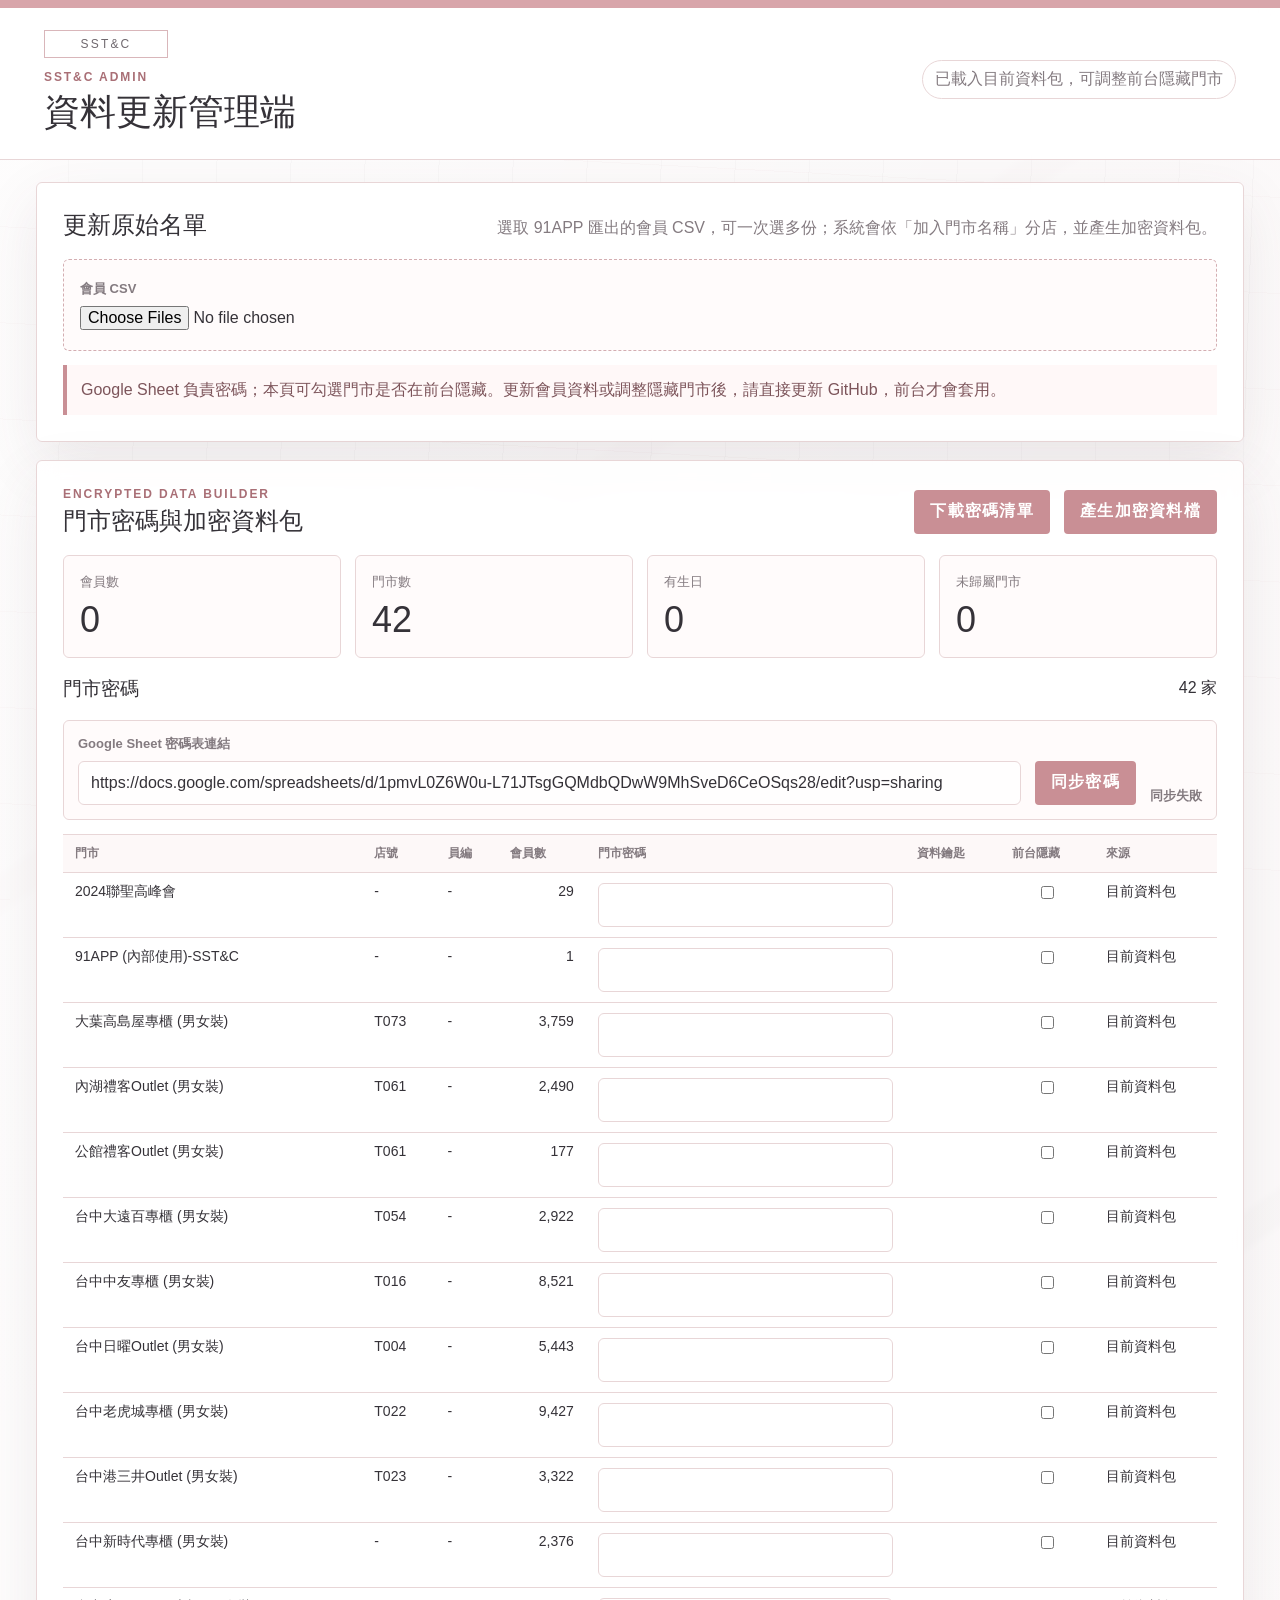
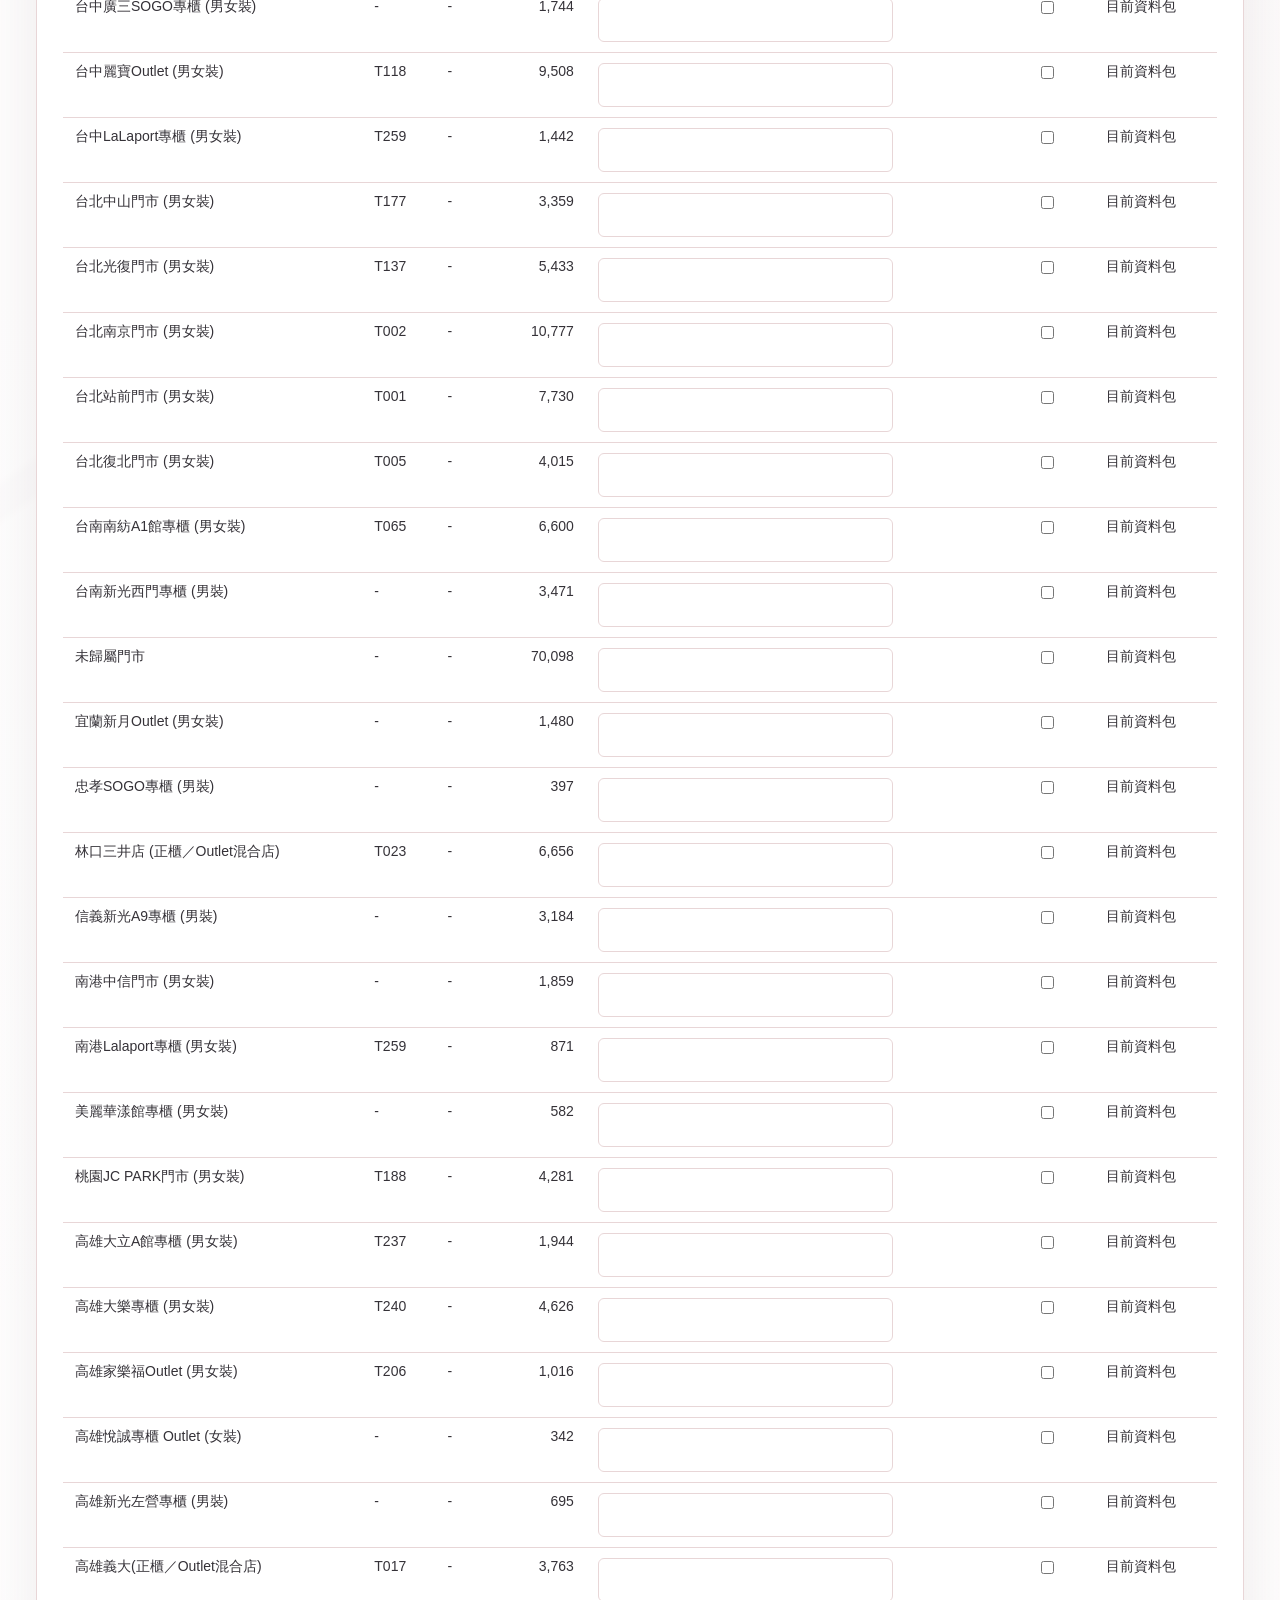
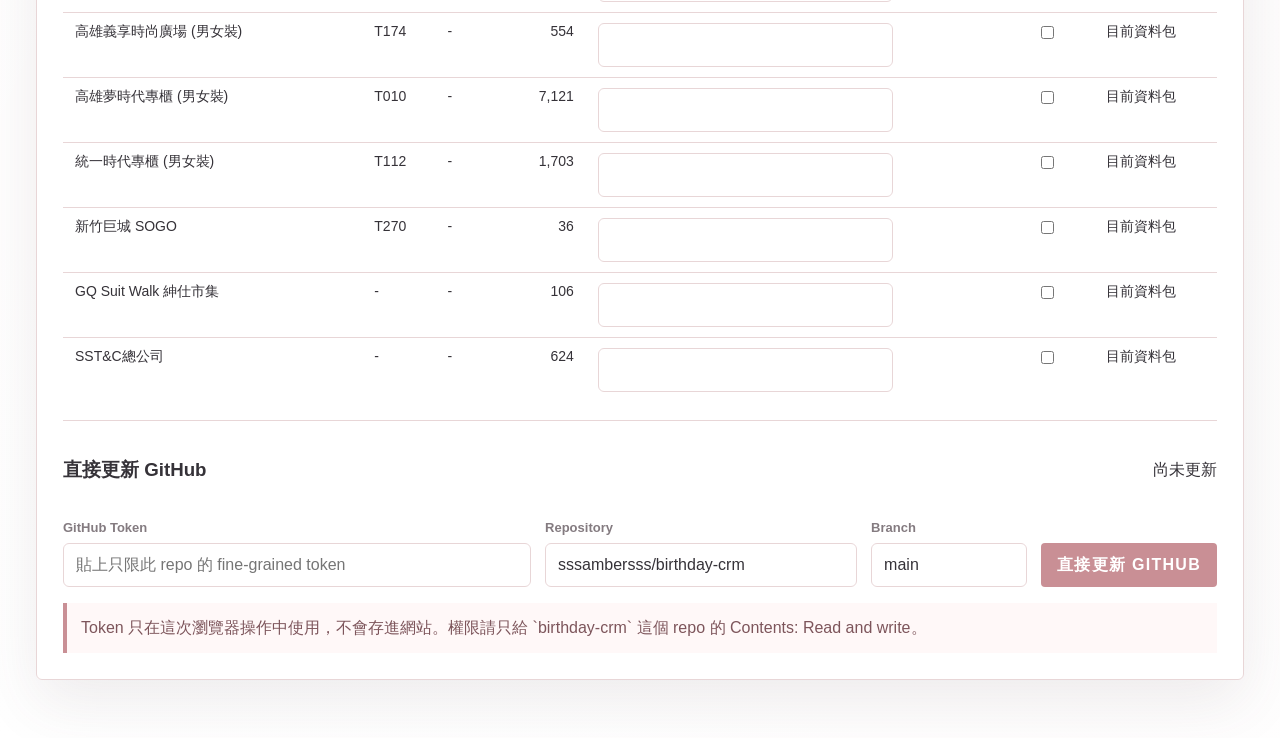
==== admin.html @ 84374669 "Add store search and admin hide controls" ====
<!DOCTYPE html>
<html lang="zh-Hant">
<head>
  <meta charset="UTF-8">
  <meta name="viewport" content="width=device-width, initial-scale=1.0">
  <title>SST&C 生日會員經營系統｜管理端</title>
  <link rel="stylesheet" href="styles.css">
</head>
<body>
  <header class="topbar">
    <div class="brand-lockup">
      <a class="brand-plaque" href="index.html">SST&C</a>
      <p class="eyebrow">SST&C Admin</p>
      <h1>資料更新管理端</h1>
    </div>
    <div class="status-pill" id="dataStatus">尚未匯入資料</div>
  </header>

  <main class="shell">
    <section class="import-band" aria-label="資料匯入">
      <div class="section-title">
        <h2>更新原始名單</h2>
        <p>選取 91APP 匯出的會員 CSV，可一次選多份；系統會依「加入門市名稱」分店，並產生加密資料包。</p>
      </div>
      <div class="import-grid">
        <label class="file-tile">
          <span>會員 CSV</span>
          <input id="memberFiles" type="file" accept=".csv" multiple>
        </label>
      </div>
      <div class="notice">
        Google Sheet 負責密碼；本頁可勾選門市是否在前台隱藏。更新會員資料或調整隱藏門市後，請直接更新 GitHub，前台才會套用。
      </div>
    </section>

    <section id="adminPanel" class="dashboard hidden">
      <div class="dashboard-head">
        <div>
          <p class="eyebrow">Encrypted Data Builder</p>
          <h2>門市密碼與加密資料包</h2>
        </div>
        <div class="admin-actions">
          <button id="downloadPasswordsBtn" type="button">下載密碼清單</button>
          <button id="generateBtn" type="button">產生加密資料檔</button>
        </div>
      </div>

      <div class="metric-grid">
        <div class="metric">
          <span>會員數</span>
          <strong id="metricMembers">0</strong>
        </div>
        <div class="metric">
          <span>門市數</span>
          <strong id="metricStores">0</strong>
        </div>
        <div class="metric">
          <span>有生日</span>
          <strong id="metricBirthdays">0</strong>
        </div>
        <div class="metric">
          <span>未歸屬門市</span>
          <strong id="metricNoStore">0</strong>
        </div>
      </div>

      <section class="birthday-board">
        <div class="board-head">
          <h3>門市密碼</h3>
          <span id="storeCountText">0 家</span>
        </div>
        <div class="sheet-sync">
          <label>
            <span>Google Sheet 密碼表連結</span>
            <input id="sheetUrl" type="text" value="https://docs.google.com/spreadsheets/d/1pmvL0Z6W0u-L71JTsgGQMdbQDwW9MhSveD6CeOSqs28/edit?usp=sharing">
          </label>
          <button id="syncSheetBtn" type="button">同步密碼</button>
          <span id="sheetStatus">尚未同步</span>
        </div>
        <div class="table-wrap">
          <table class="password-table">
            <thead>
              <tr>
                <th>門市</th>
                <th>店號</th>
                <th>員編</th>
                <th>會員數</th>
                <th>門市密碼</th>
                <th>資料鑰匙</th>
                <th>前台隱藏</th>
                <th>來源</th>
              </tr>
            </thead>
            <tbody id="passwordRows"></tbody>
          </table>
        </div>
      </section>

      <section class="github-panel">
        <div class="board-head">
          <h3>直接更新 GitHub</h3>
          <span id="githubStatus">尚未更新</span>
        </div>
        <div class="github-grid">
          <label>
            <span>GitHub Token</span>
            <input id="githubToken" type="password" placeholder="貼上只限此 repo 的 fine-grained token">
          </label>
          <label>
            <span>Repository</span>
            <input id="githubRepo" type="text" value="sssambersss/birthday-crm">
          </label>
          <label>
            <span>Branch</span>
            <input id="githubBranch" type="text" value="main">
          </label>
          <button id="uploadGithubBtn" type="button">直接更新 GitHub</button>
        </div>
        <div class="notice compact">
          Token 只在這次瀏覽器操作中使用，不會存進網站。權限請只給 `birthday-crm` 這個 repo 的 Contents: Read and write。
        </div>
      </section>
    </section>
  </main>

  <script src="shared.js"></script>
  <script src="config.js"></script>
  <script src="store-password-rules.js"></script>
  <script src="data/encrypted-data.js"></script>
  <script src="admin.js"></script>
</body>
</html>
---- styles.css ----
:root {
  color-scheme: light;
  --ink: #353238;
  --muted: #847b80;
  --line: #e8d6d7;
  --soft: #fbf6f6;
  --paper: #ffffff;
  --brand: #c98f95;
  --brand-strong: #a96f76;
  --accent: #7e7a80;
  --danger: #b91c1c;
  --shadow: 0 22px 60px rgba(91, 69, 76, 0.1);
}

* {
  box-sizing: border-box;
}

body {
  margin: 0;
  min-height: 100vh;
  background:
    linear-gradient(115deg, rgba(255,255,255,0.88), rgba(255,255,255,0.62)),
    linear-gradient(145deg, transparent 0 18%, rgba(211, 179, 184, 0.18) 18.2% 18.8%, transparent 19% 43%, rgba(160, 155, 161, 0.12) 43.2% 43.8%, transparent 44%),
    linear-gradient(30deg, #fff 0%, #fbf7f7 44%, #f0e6e7 100%);
  color: var(--ink);
  font-family: "Noto Sans TC", "Microsoft JhengHei", Arial, sans-serif;
}

body::before {
  content: "";
  position: fixed;
  inset: 0;
  pointer-events: none;
  background-image:
    repeating-linear-gradient(92deg, rgba(122, 113, 120, 0.035) 0 1px, transparent 1px 74px),
    repeating-linear-gradient(3deg, rgba(201, 143, 149, 0.035) 0 1px, transparent 1px 96px);
  opacity: 0.9;
}

button,
input,
select {
  font: inherit;
}

.topbar {
  display: flex;
  align-items: center;
  justify-content: space-between;
  gap: 16px;
  padding: 22px clamp(16px, 4vw, 44px);
  background: rgba(255, 255, 255, 0.9);
  border-bottom: 1px solid var(--line);
  position: sticky;
  top: 0;
  z-index: 5;
  backdrop-filter: blur(14px);
}

.topbar::before {
  content: "";
  position: absolute;
  left: 0;
  top: 0;
  width: 100%;
  height: 8px;
  background: #d8a5aa;
}

.brand-lockup {
  position: relative;
  padding-top: 8px;
}

.brand-plaque {
  display: inline-flex;
  align-items: center;
  justify-content: center;
  min-width: 124px;
  min-height: 28px;
  border: 1px solid #d9b6ba;
  color: #6f686e;
  background: rgba(255, 255, 255, 0.74);
  font-size: 12px;
  letter-spacing: 0.18em;
  margin-bottom: 12px;
  text-decoration: none;
}

.brand-plaque:hover {
  border-color: var(--brand);
  color: var(--brand-strong);
}

.topbar h1,
.section-title h2,
.dashboard-head h2,
.chart-panel h3,
.birthday-board h3 {
  margin: 0;
  letter-spacing: 0;
}

.topbar h1 {
  font-size: clamp(25px, 3vw, 36px);
  font-weight: 500;
}

.eyebrow {
  margin: 0 0 4px;
  color: var(--brand-strong);
  font-size: 12px;
  font-weight: 700;
  letter-spacing: 0.16em;
  text-transform: uppercase;
}

.status-pill {
  border: 1px solid var(--line);
  border-radius: 999px;
  padding: 8px 12px;
  color: var(--muted);
  background: rgba(255, 255, 255, 0.74);
  white-space: nowrap;
}

.shell {
  width: min(1440px, 100%);
  margin: 0 auto;
  padding: 22px clamp(14px, 4vw, 36px) 40px;
}

.import-band,
.login-panel,
.dashboard {
  background: rgba(255, 255, 255, 0.88);
  border: 1px solid var(--line);
  border-radius: 6px;
  box-shadow: var(--shadow);
  margin-bottom: 18px;
  padding: clamp(16px, 3vw, 26px);
  backdrop-filter: blur(10px);
}

.section-title {
  display: flex;
  align-items: end;
  justify-content: space-between;
  gap: 18px;
  margin-bottom: 18px;
}

.section-title p {
  margin: 0;
  color: var(--muted);
  max-width: 760px;
  line-height: 1.6;
}

.section-title h2,
.dashboard-head h2,
.chart-panel h3,
.birthday-board h3 {
  font-weight: 500;
}

.import-grid,
.login-form,
.metric-grid,
.visual-grid,
.filter-strip,
.admin-actions,
.github-grid,
.sheet-sync {
  display: grid;
  gap: 14px;
}

.import-grid {
  grid-template-columns: minmax(0, 1fr);
}

.file-tile,
.login-form label,
.filter-strip label {
  display: grid;
  gap: 8px;
}

.file-tile {
  min-height: 92px;
  align-content: center;
  border: 1px dashed #d3aeb2;
  border-radius: 6px;
  background: rgba(255, 250, 250, 0.76);
  padding: 16px;
}

.file-tile span,
.login-form span,
.filter-strip span {
  color: var(--muted);
  font-size: 13px;
  font-weight: 700;
}

input[type="file"] {
  width: 100%;
}

.notice {
  margin-top: 14px;
  border-left: 4px solid var(--brand);
  background: #fff8f8;
  color: #7d555b;
  padding: 12px 14px;
  line-height: 1.6;
}

.login-form {
  grid-template-columns: minmax(190px, 0.8fr) minmax(240px, 1.2fr) minmax(180px, 0.8fr) auto;
  align-items: end;
}

.admin-actions {
  grid-auto-flow: column;
  grid-auto-columns: max-content;
}

.github-panel {
  border-top: 1px solid var(--line);
  margin-top: 18px;
  padding-top: 18px;
}

.github-grid {
  grid-template-columns: minmax(240px, 1.2fr) minmax(220px, 0.8fr) minmax(120px, 0.4fr) auto;
  align-items: end;
}

.sheet-sync {
  grid-template-columns: minmax(260px, 1fr) auto auto;
  align-items: end;
  border: 1px solid var(--line);
  border-radius: 6px;
  background: rgba(255, 250, 250, 0.78);
  margin-bottom: 14px;
  padding: 14px;
}

.sheet-sync label,
.github-grid label {
  display: grid;
  gap: 8px;
}

.sheet-sync span,
.github-grid span {
  color: var(--muted);
  font-size: 13px;
  font-weight: 700;
}

select,
input[type="password"],
input[type="search"],
input[type="text"],
.password-cell {
  width: 100%;
  border: 1px solid var(--line);
  border-radius: 6px;
  min-height: 44px;
  padding: 0 12px;
  background: rgba(255, 255, 255, 0.86);
  color: var(--ink);
}

.password-cell {
  font-family: Consolas, "Courier New", monospace;
  min-width: 220px;
}

.compact {
  margin-top: 16px;
}

button {
  min-height: 44px;
  border: 0;
  border-radius: 4px;
  padding: 0 16px;
  background: var(--brand);
  color: #fff;
  font-weight: 800;
  cursor: pointer;
  letter-spacing: 0.08em;
  text-transform: uppercase;
}

button:hover {
  background: var(--brand-strong);
}

button:disabled {
  cursor: not-allowed;
  background: #94a3b8;
}

.hidden {
  display: none !important;
}

.dashboard-head,
.board-head {
  display: flex;
  align-items: center;
  justify-content: space-between;
  gap: 14px;
  margin-bottom: 18px;
}

#logoutBtn,
#exportCsvBtn {
  background: #6d6870;
}

.metric-grid {
  grid-template-columns: repeat(4, minmax(0, 1fr));
  margin-bottom: 18px;
}

.metric {
  border: 1px solid var(--line);
  border-radius: 6px;
  padding: 16px;
  background: rgba(255, 250, 250, 0.78);
}

.metric span {
  color: var(--muted);
  font-size: 13px;
}

.metric strong {
  display: block;
  margin-top: 8px;
  font-size: clamp(24px, 3vw, 36px);
  font-weight: 500;
}

.visual-grid {
  grid-template-columns: repeat(2, minmax(0, 1fr));
  margin-bottom: 18px;
}

.chart-panel {
  border: 1px solid var(--line);
  border-radius: 6px;
  padding: 16px;
  overflow: hidden;
  background: rgba(255, 255, 255, 0.62);
}

.chart-panel canvas {
  width: 100%;
  height: 240px;
  display: block;
}

.filter-strip {
  grid-template-columns: minmax(140px, 0.7fr) minmax(140px, 0.7fr) minmax(220px, 1.4fr) auto;
  align-items: end;
  border-top: 1px solid var(--line);
  border-bottom: 1px solid var(--line);
  padding: 16px 0;
  margin-bottom: 16px;
}

.month-groups {
  display: grid;
  gap: 14px;
}

.month-section {
  border: 1px solid var(--line);
  border-radius: 6px;
  overflow: hidden;
  background: rgba(255, 255, 255, 0.74);
}

.month-title {
  display: flex;
  justify-content: space-between;
  gap: 12px;
  padding: 12px 14px;
  background: #fbf3f4;
  font-weight: 900;
}

.table-wrap {
  overflow-x: auto;
}

table {
  width: 100%;
  min-width: 920px;
  border-collapse: collapse;
}

th,
td {
  border-top: 1px solid var(--line);
  padding: 10px 12px;
  text-align: left;
  vertical-align: top;
  font-size: 14px;
}

th {
  background: #fdf8f8;
  color: var(--muted);
  font-size: 12px;
  white-space: nowrap;
}

td.money,
td.orders {
  text-align: right;
  white-space: nowrap;
}

.center-cell {
  text-align: center;
}

.level-badge {
  display: inline-flex;
  align-items: center;
  min-height: 26px;
  border-radius: 999px;
  padding: 0 10px;
  background: #f4e1e3;
  color: #8f5f66;
  font-weight: 800;
  white-space: nowrap;
}

.empty {
  color: var(--muted);
  padding: 18px 0;
}

@media (max-width: 980px) {
  .topbar,
  .section-title,
  .dashboard-head,
  .board-head {
    align-items: stretch;
    flex-direction: column;
  }

  .import-grid,
  .login-form,
  .metric-grid,
  .visual-grid,
  .filter-strip,
  .admin-actions,
  .github-grid,
  .sheet-sync {
    grid-template-columns: 1fr;
    grid-auto-flow: row;
  }

  .status-pill {
    width: fit-content;
  }

  .chart-panel canvas {
    height: 220px;
  }
}

@media (max-width: 620px) {
  .topbar {
    position: static;
  }

  .shell {
    padding-inline: 10px;
  }

  .import-band,
  .login-panel,
  .dashboard {
    padding: 14px;
  }

  table {
    min-width: 760px;
  }

  th,
  td {
    padding: 9px 10px;
  }
}
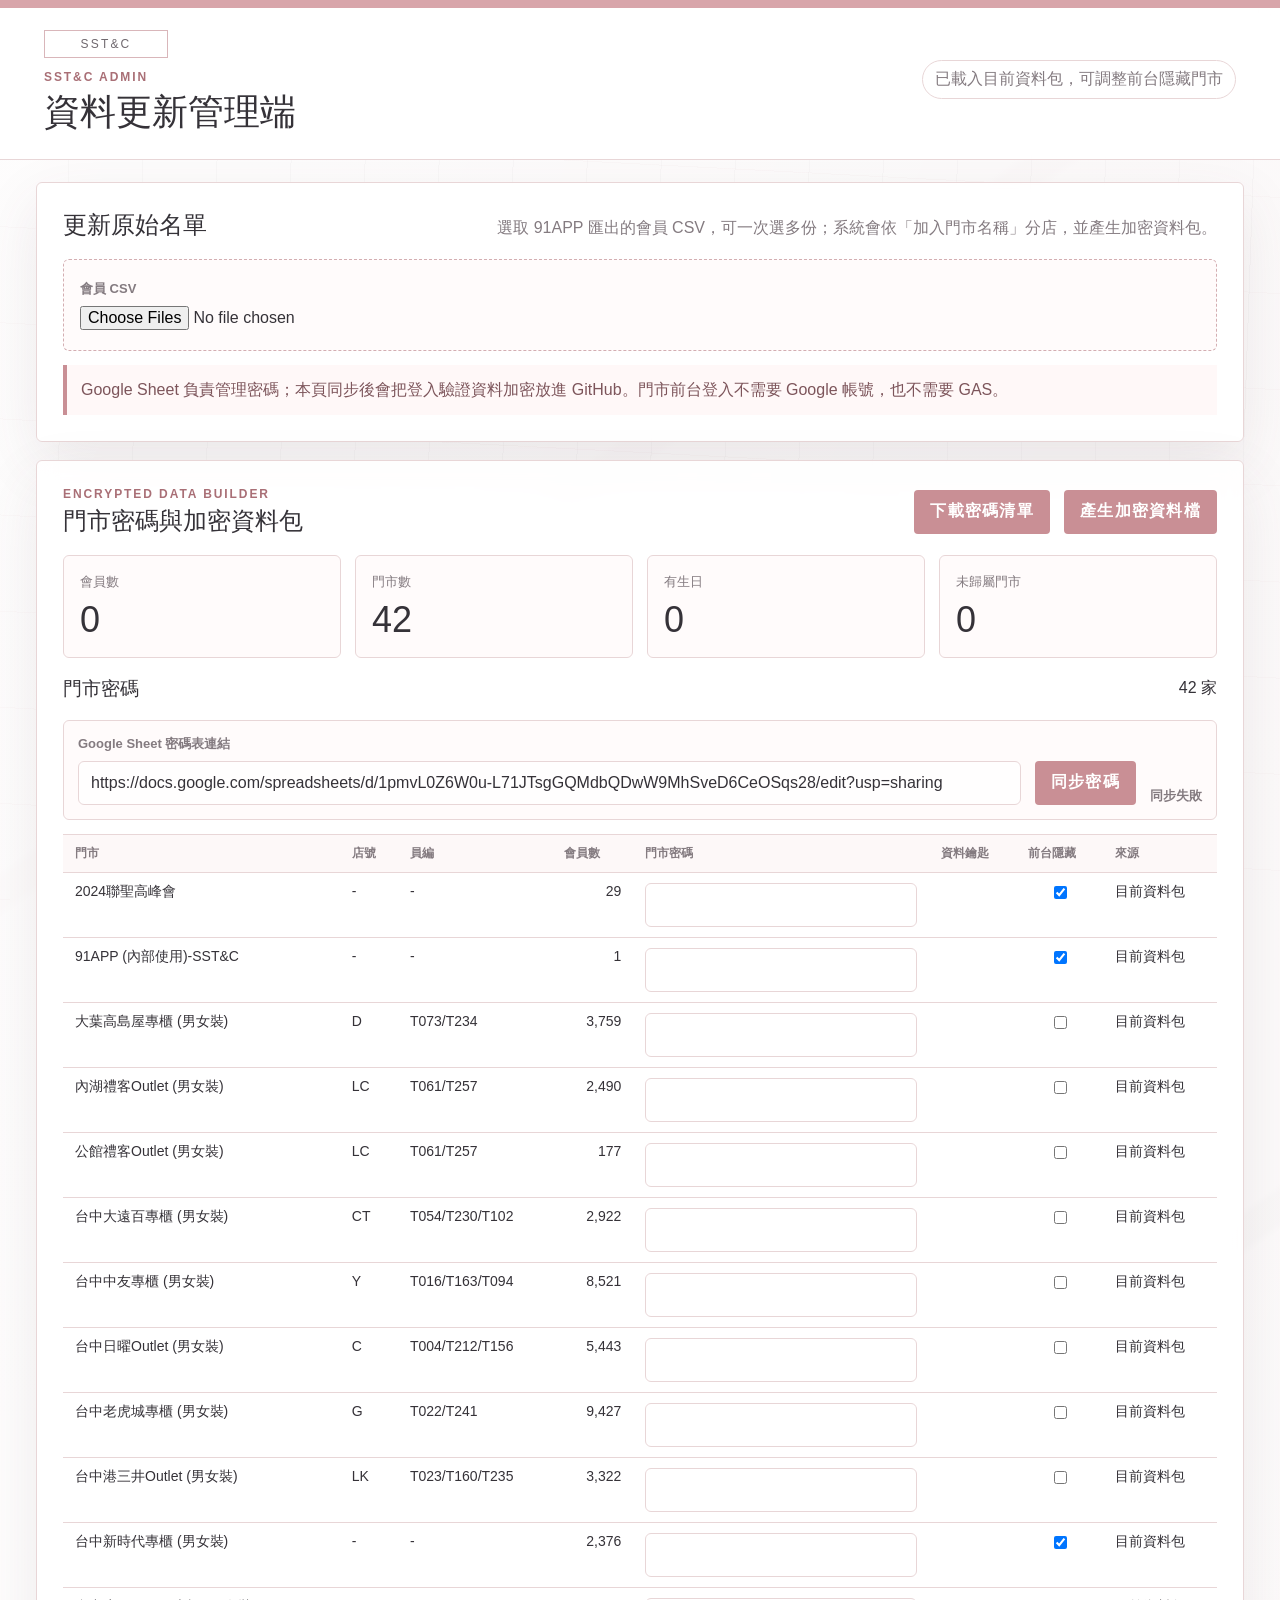
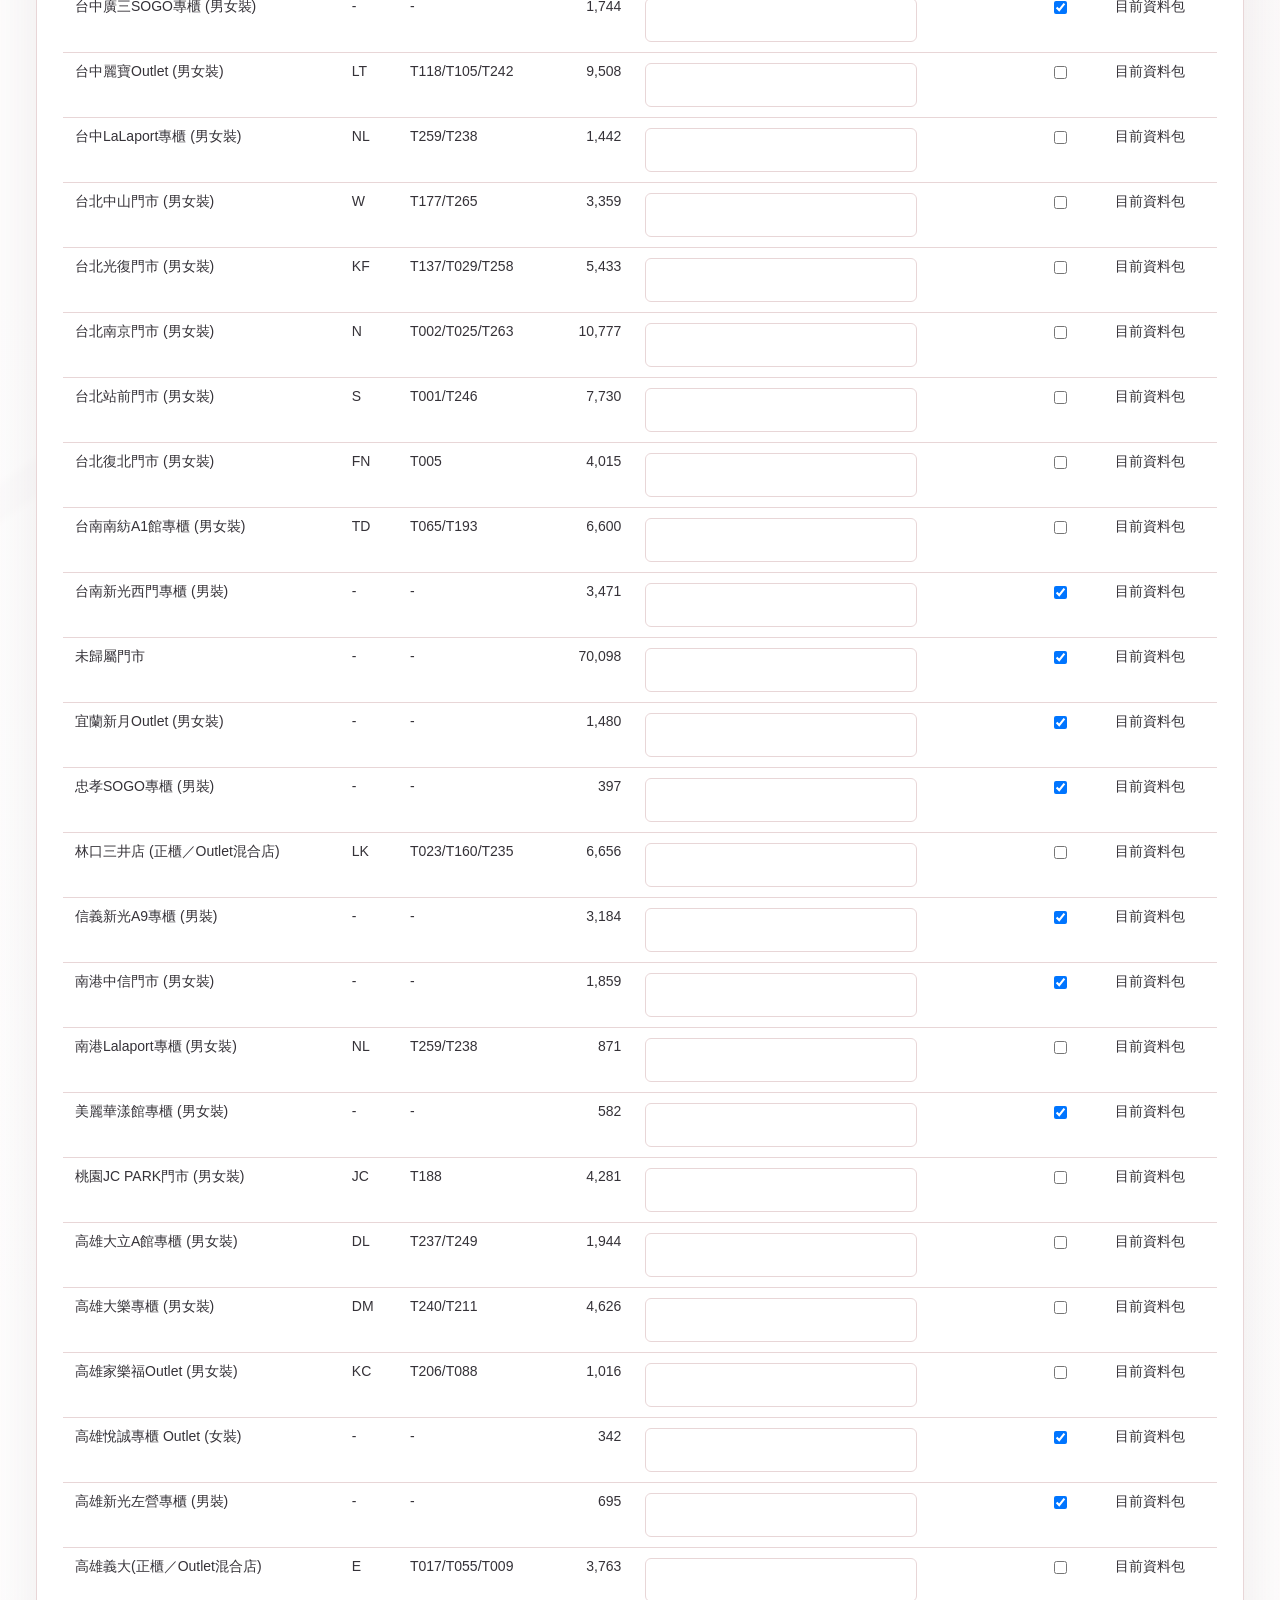
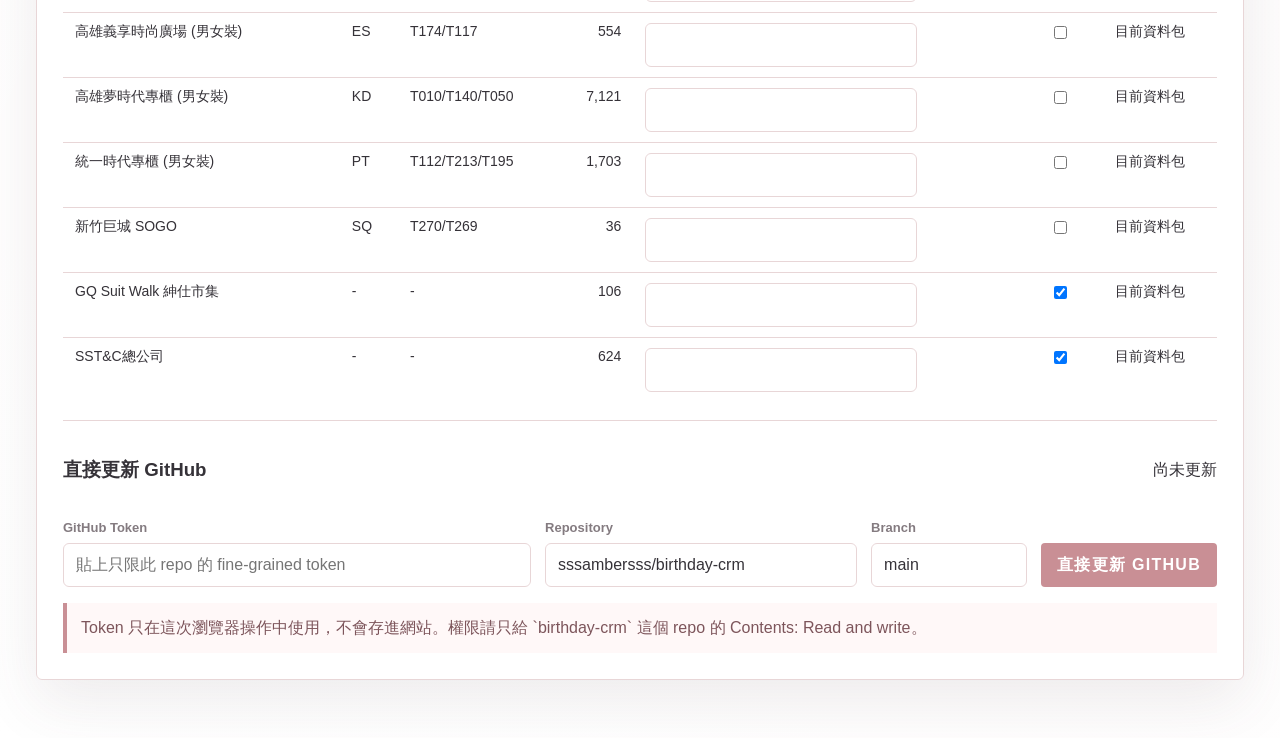
==== commit 8bf3bbfb: "Use packaged auth instead of GAS for login" ====
--- a/admin.html
+++ b/admin.html
@@ -29,7 +29,7 @@
         </label>
       </div>
       <div class="notice">
-        Google Sheet 負責密碼；本頁可勾選門市是否在前台隱藏。更新會員資料或調整隱藏門市後，請直接更新 GitHub，前台才會套用。
+        Google Sheet 負責管理密碼；本頁同步後會把登入驗證資料加密放進 GitHub。門市前台登入不需要 Google 帳號，也不需要 GAS。
       </div>
     </section>
 
--- a/styles.css
+++ b/styles.css
@@ -321,8 +321,13 @@
 }
 
 #logoutBtn,
-#exportCsvBtn {
+#exportCsvBtn,
+#clearFiltersBtn {
   background: #6d6870;
+}
+
+#clearFiltersBtn {
+  background: #9b8f96;
 }
 
 .metric-grid {
@@ -354,6 +359,24 @@
   margin-bottom: 18px;
 }
 
+.insight-grid {
+  display: grid;
+  grid-template-columns: repeat(2, minmax(0, 1fr));
+  gap: 14px;
+  margin-bottom: 18px;
+}
+
+.insight-panel {
+  border: 1px solid var(--line);
+  border-radius: 6px;
+  padding: 16px;
+  background: rgba(255, 255, 255, 0.72);
+}
+
+.insight-panel .board-head {
+  margin-bottom: 12px;
+}
+
 .chart-panel {
   border: 1px solid var(--line);
   border-radius: 6px;
@@ -369,7 +392,7 @@
 }
 
 .filter-strip {
-  grid-template-columns: minmax(140px, 0.7fr) minmax(140px, 0.7fr) minmax(220px, 1.4fr) auto;
+  grid-template-columns: repeat(5, minmax(130px, 1fr)) minmax(220px, 1.4fr) auto;
   align-items: end;
   border-top: 1px solid var(--line);
   border-bottom: 1px solid var(--line);
@@ -428,6 +451,78 @@
 td.orders {
   text-align: right;
   white-space: nowrap;
+}
+
+.mini-list {
+  display: grid;
+  gap: 8px;
+}
+
+.mini-row,
+.mini-group {
+  display: grid;
+  gap: 4px;
+  border-top: 1px solid var(--line);
+  padding-top: 8px;
+}
+
+.mini-row:first-child,
+.mini-group:first-child {
+  border-top: 0;
+  padding-top: 0;
+}
+
+.mini-row strong,
+.mini-group strong {
+  font-weight: 800;
+}
+
+.mini-row span,
+.mini-group span {
+  color: var(--muted);
+  font-size: 13px;
+}
+
+.insight-note {
+  margin: 0 0 10px;
+  color: var(--muted);
+  font-size: 13px;
+  line-height: 1.5;
+}
+
+.rank-badge {
+  display: inline-flex;
+  align-items: center;
+  justify-content: center;
+  width: 24px;
+  height: 24px;
+  margin-right: 8px;
+  border-radius: 999px;
+  background: #f4e1e3;
+  color: #8f5f66;
+  font-size: 12px;
+  font-weight: 900;
+}
+
+.matrix-wrap {
+  overflow-x: auto;
+}
+
+.matrix-table {
+  min-width: 560px;
+}
+
+.matrix-table th,
+.matrix-table td {
+  text-align: right;
+}
+
+.matrix-table th:first-child {
+  text-align: left;
+}
+
+.compact-empty {
+  padding: 8px 0;
 }
 
 .center-cell {
@@ -464,6 +559,7 @@
   .login-form,
   .metric-grid,
   .visual-grid,
+  .insight-grid,
   .filter-strip,
   .admin-actions,
   .github-grid,
@@ -505,3 +601,51 @@
     padding: 9px 10px;
   }
 }
+
+@media (max-width: 720px) {
+  .birthday-board table {
+    min-width: 0;
+  }
+
+  .birthday-board thead {
+    display: none;
+  }
+
+  .birthday-board tbody,
+  .birthday-board tr,
+  .birthday-board td {
+    display: block;
+    width: 100%;
+  }
+
+  .birthday-board tr {
+    border-top: 1px solid var(--line);
+    padding: 10px 0;
+  }
+
+  .birthday-board td {
+    display: grid;
+    grid-template-columns: 86px minmax(0, 1fr);
+    gap: 10px;
+    border-top: 0;
+    padding: 6px 12px;
+    text-align: left;
+    min-height: 0;
+  }
+
+  .birthday-board td::before {
+    content: attr(data-label);
+    color: var(--muted);
+    font-size: 12px;
+    font-weight: 800;
+  }
+
+  .birthday-board td.money,
+  .birthday-board td.orders {
+    text-align: left;
+  }
+
+  .matrix-table {
+    min-width: 520px;
+  }
+}
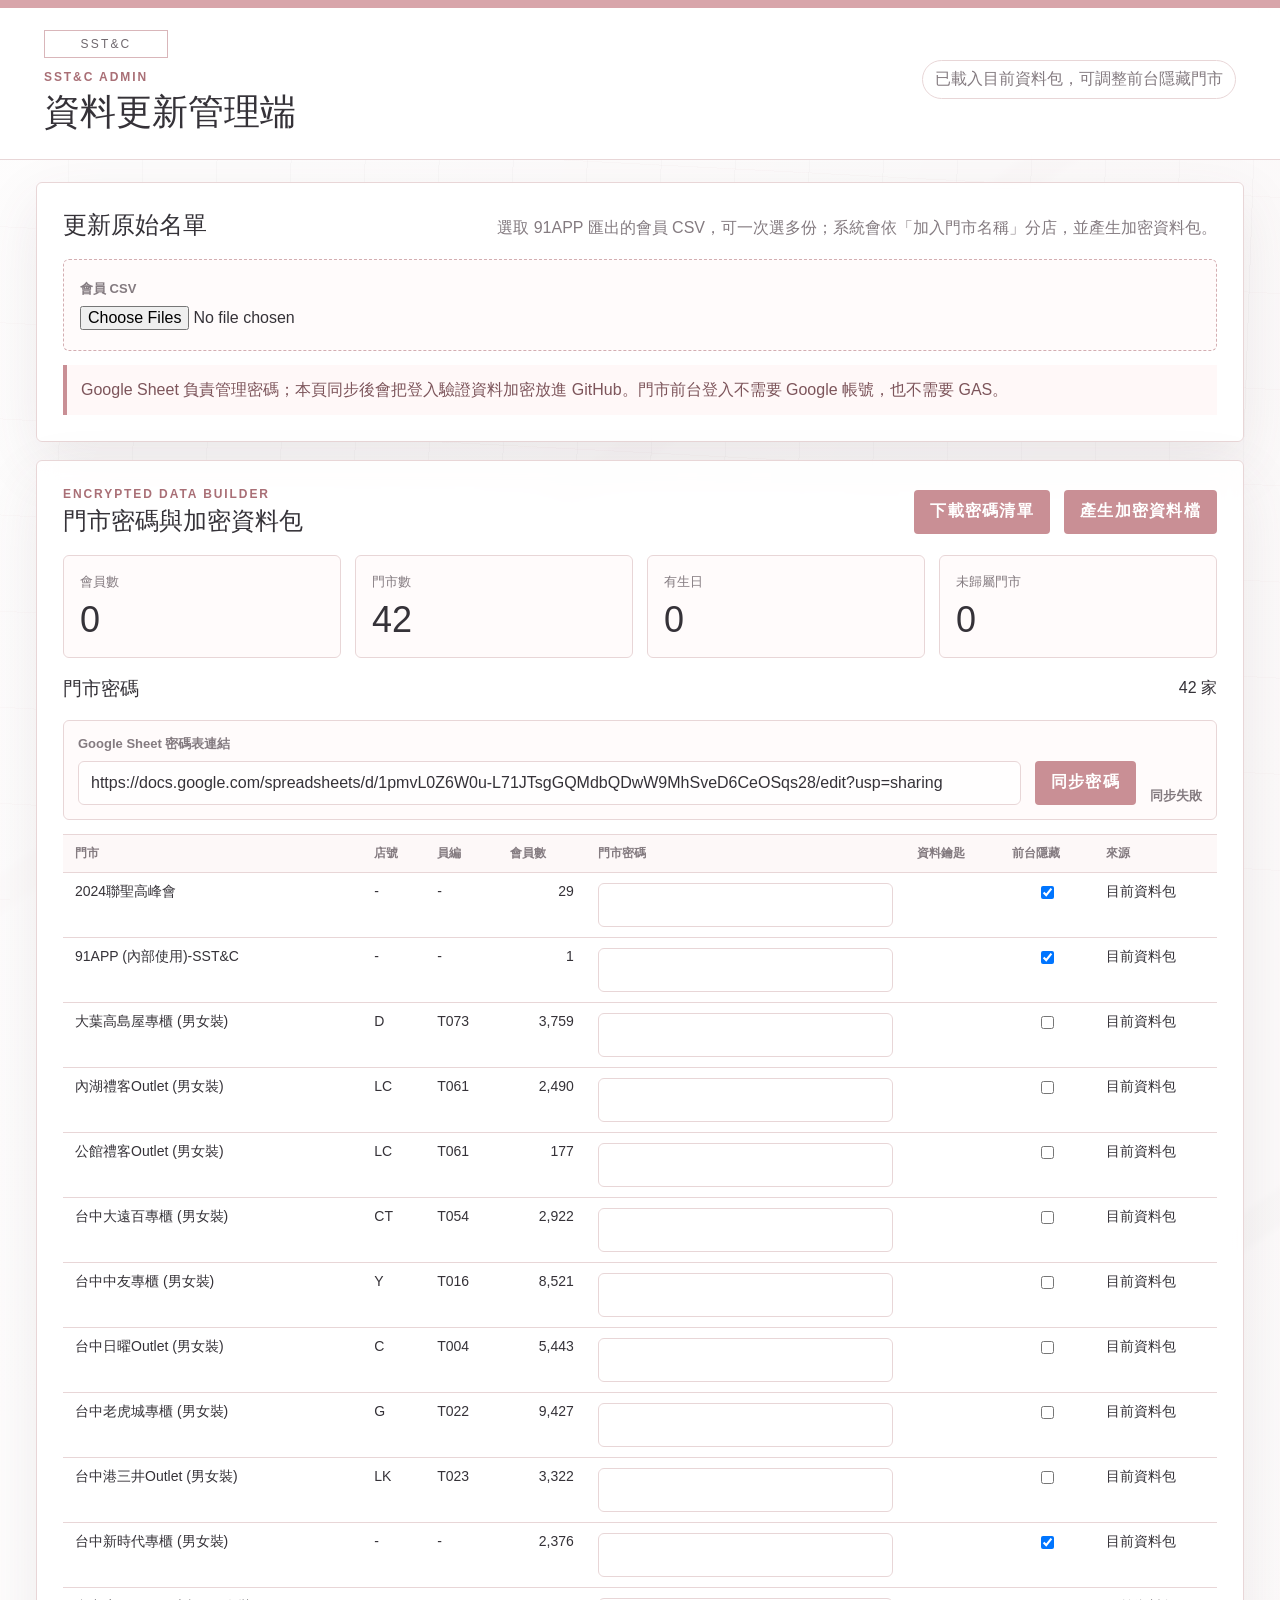
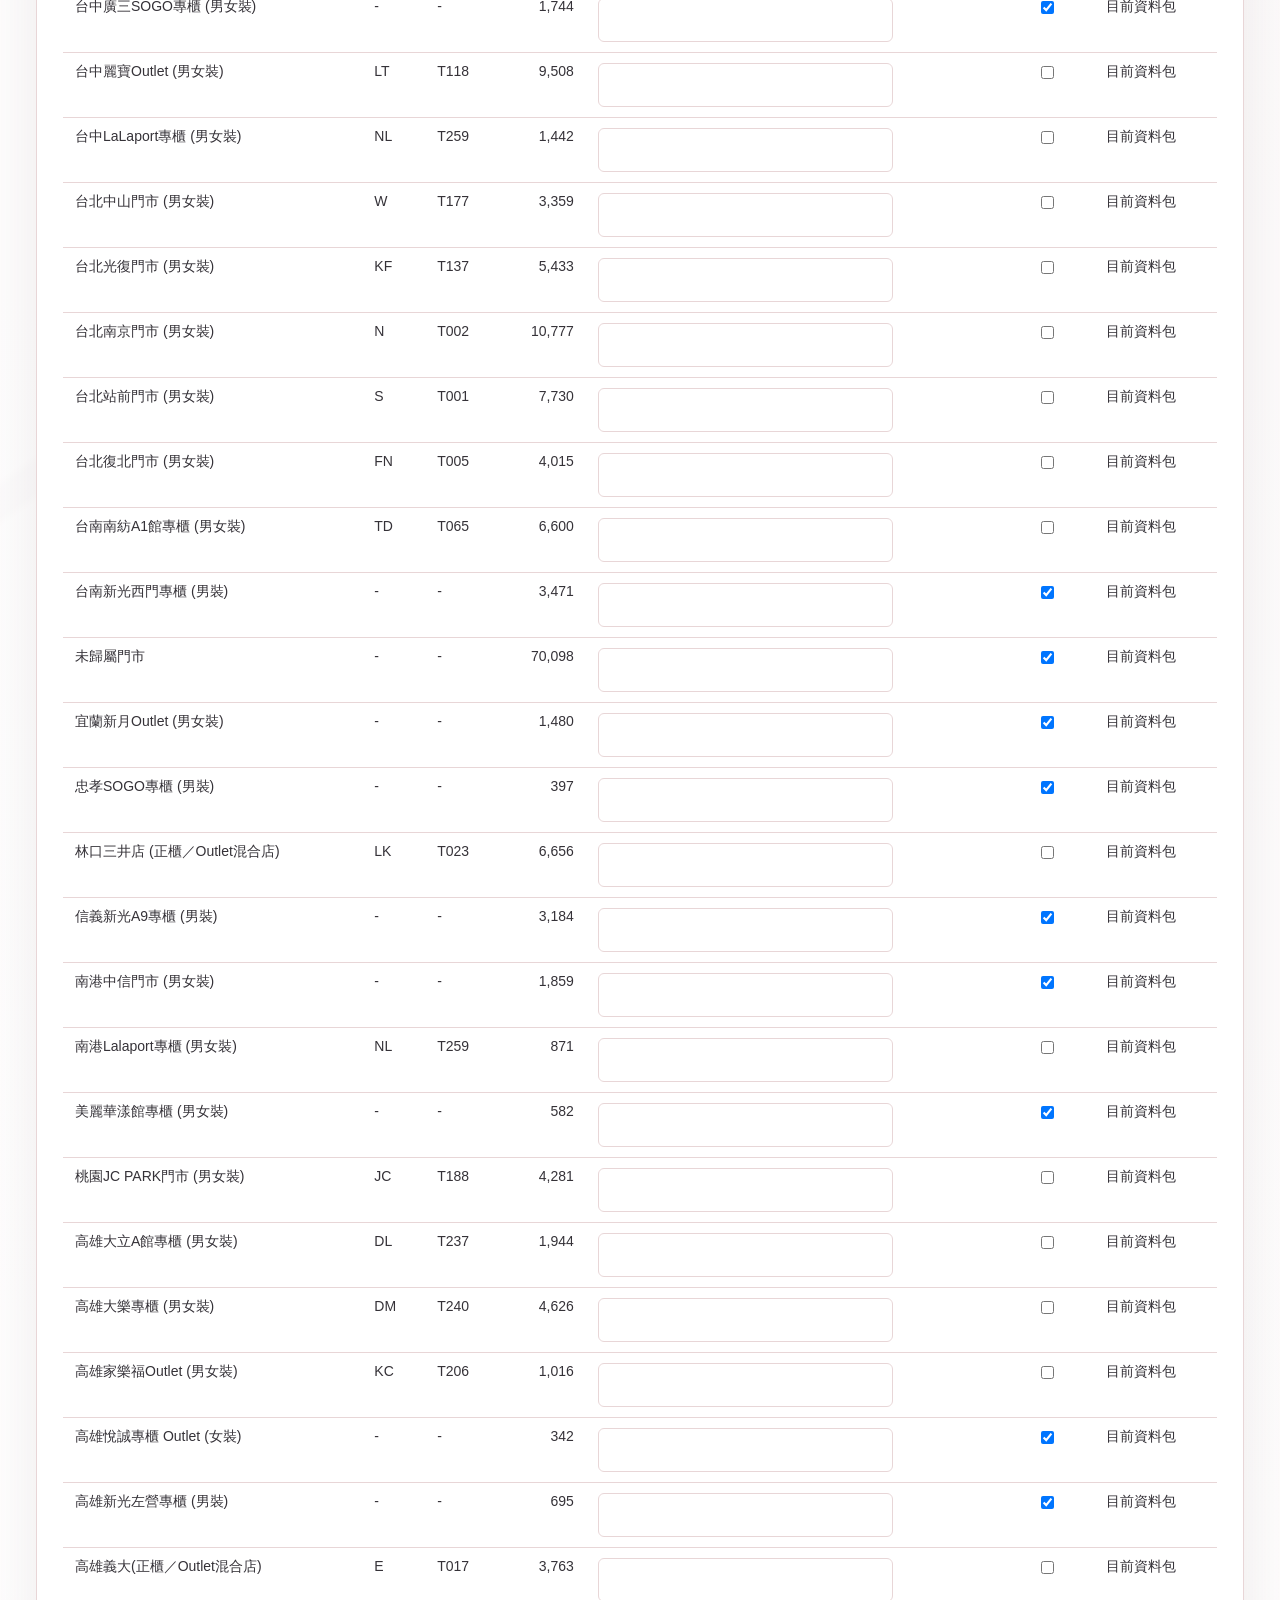
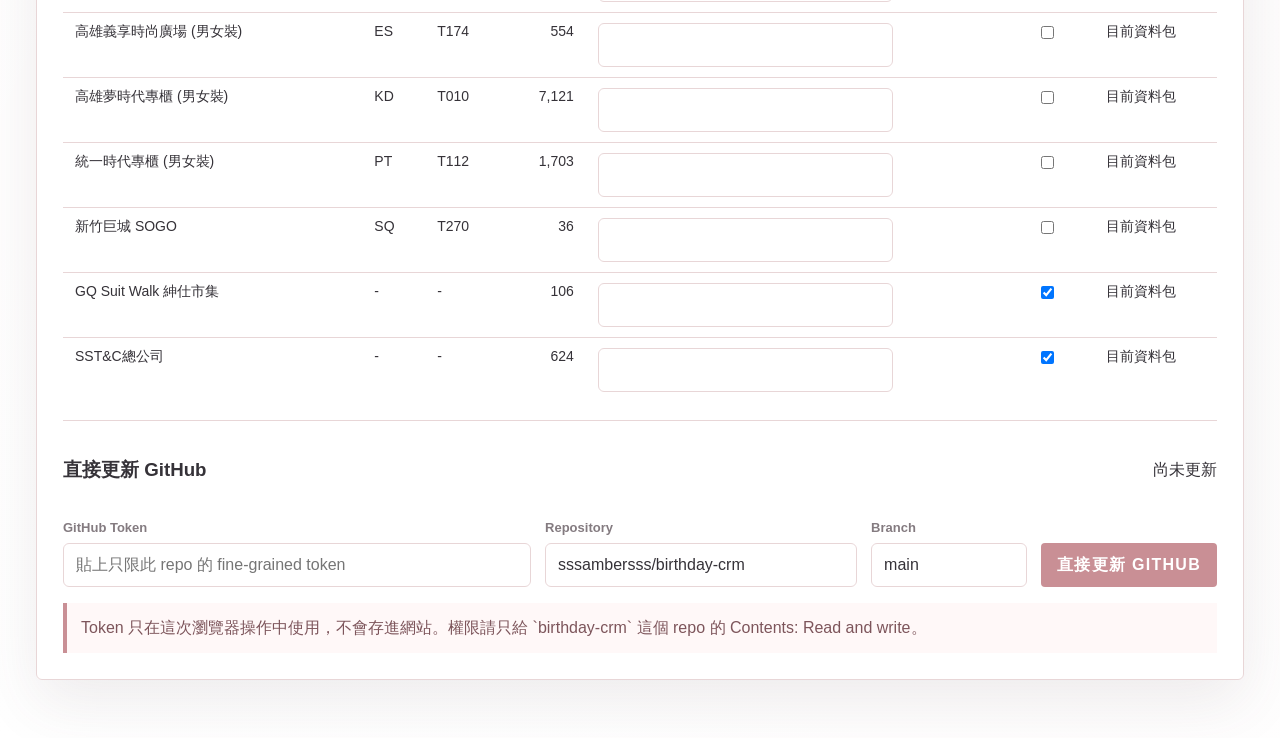
==== commit fcb49626: "Bust cached frontend assets" ====
--- a/admin.html
+++ b/admin.html
@@ -4,7 +4,7 @@
   <meta charset="UTF-8">
   <meta name="viewport" content="width=device-width, initial-scale=1.0">
   <title>SST&C 生日會員經營系統｜管理端</title>
-  <link rel="stylesheet" href="styles.css">
+  <link rel="stylesheet" href="styles.css?v=618ee4a">
 </head>
 <body>
   <header class="topbar">
@@ -123,10 +123,10 @@
     </section>
   </main>
 
-  <script src="shared.js"></script>
-  <script src="config.js"></script>
-  <script src="store-password-rules.js"></script>
-  <script src="data/encrypted-data.js"></script>
-  <script src="admin.js"></script>
+  <script src="shared.js?v=618ee4a"></script>
+  <script src="config.js?v=618ee4a"></script>
+  <script src="store-password-rules.js?v=618ee4a"></script>
+  <script src="data/encrypted-data.js?v=8437466"></script>
+  <script src="admin.js?v=618ee4a"></script>
 </body>
 </html>
--- a/styles.css
+++ b/styles.css
@@ -371,6 +371,7 @@
   border-radius: 6px;
   padding: 16px;
   background: rgba(255, 255, 255, 0.72);
+  min-width: 0;
 }
 
 .insight-panel .board-head {
@@ -481,6 +482,44 @@
 .mini-group span {
   color: var(--muted);
   font-size: 13px;
+}
+
+.mini-customer {
+  display: grid;
+  grid-template-columns: 24px minmax(0, 1fr);
+  column-gap: 8px;
+  row-gap: 2px;
+  align-items: start;
+  min-width: 0;
+}
+
+.mini-customer b {
+  display: inline-flex;
+  align-items: center;
+  justify-content: center;
+  width: 22px;
+  height: 22px;
+  border-radius: 999px;
+  background: #f7edef;
+  color: #9a6970;
+  font-size: 12px;
+  font-style: normal;
+}
+
+.mini-customer em {
+  color: var(--ink);
+  font-style: normal;
+  font-weight: 700;
+  min-width: 0;
+  overflow-wrap: anywhere;
+}
+
+.mini-customer small {
+  grid-column: 2;
+  color: var(--muted);
+  font-size: 12px;
+  line-height: 1.45;
+  overflow-wrap: anywhere;
 }
 
 .insight-note {
@@ -505,11 +544,16 @@
 }
 
 .matrix-wrap {
+  width: 100%;
+  max-width: 100%;
   overflow-x: auto;
+  padding-bottom: 4px;
+  -webkit-overflow-scrolling: touch;
 }
 
 .matrix-table {
   min-width: 560px;
+  width: max-content;
 }
 
 .matrix-table th,
@@ -646,6 +690,12 @@
   }
 
   .matrix-table {
-    min-width: 520px;
-  }
-}
+    min-width: 500px;
+  }
+
+  .matrix-table th,
+  .matrix-table td {
+    padding-inline: 10px;
+    white-space: nowrap;
+  }
+}
